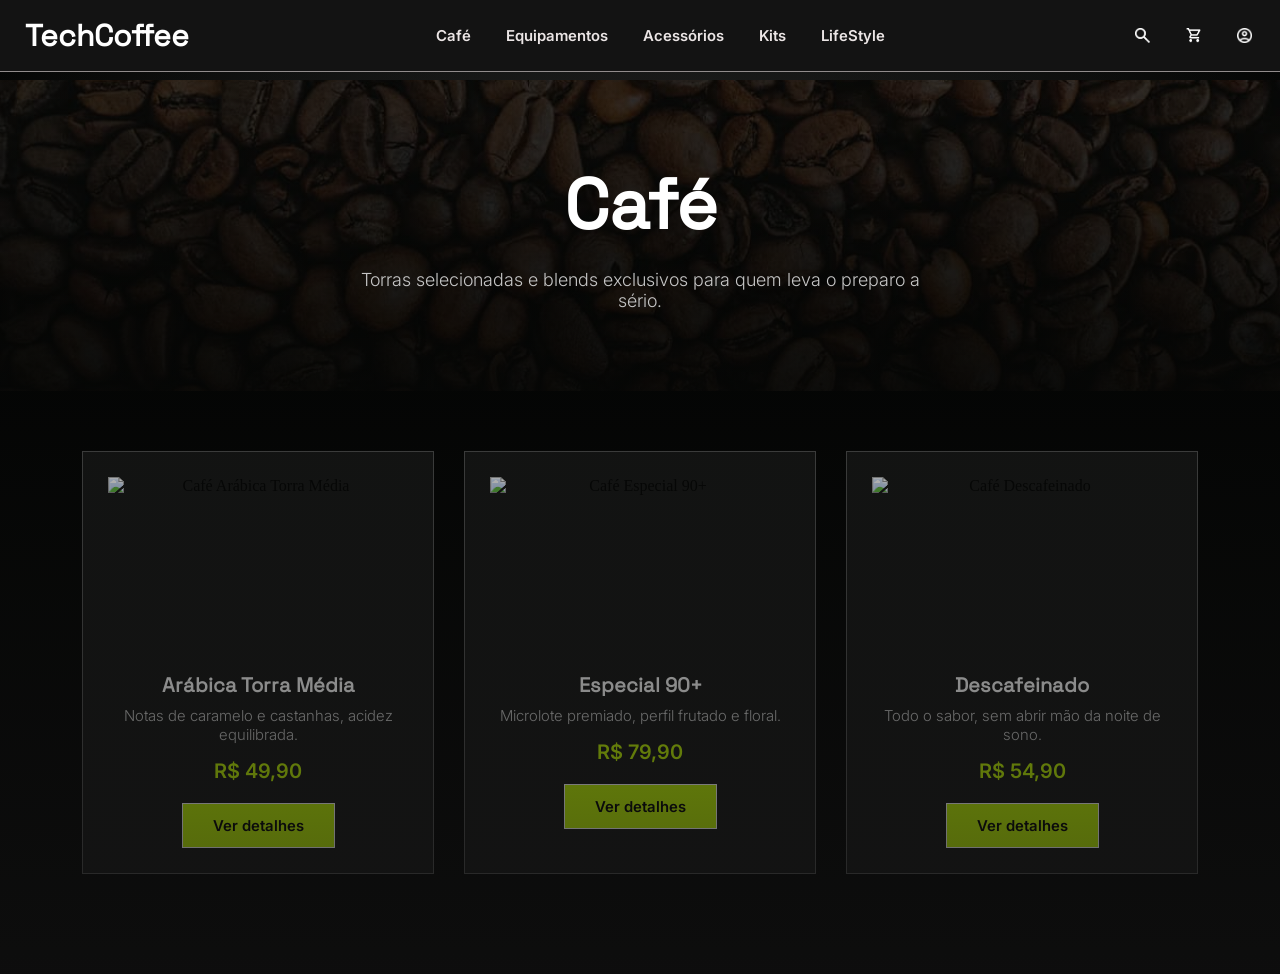
==== cafe.html @ c28b61a8 "TechCoffee 0.0.1" ====
<!DOCTYPE html>
<html lang="pt-br">

<head>
    <meta charset="UTF-8">
    <meta name="viewport" content="width=device-width, initial-scale=1.0">
    <title>Café</title>
    <link rel="stylesheet" href="style.css">
</head>

<body>
    <header class="header">
        <navbar class="navigation">
            <div class="logo">
                <a href="index.html">
                    <h1 class="title-logo">TechCoffee</h1>
                </a>
            </div>
            <div class="nav_desktop">
                <ul>
                    <li><a href="cafe.html">Café</a></li>
                    <li><a href="equipamentos.html">Equipamentos</a></li>
                    <li><a href="acessorios.html">Acessórios</a></li>
                    <li><a href="kits.html">Kits</a></li>
                    <li><a href="lifestyle.html">LifeStyle</a></li>
                </ul>
            </div>
            <div class="actions">
                <button class="botao-search">
                    <div class="icon_search">
                        <img src="assets/icons/vetor-search.png" alt="icon search">
                    </div>
                </button>
                <button class="botao-carrinho">
                    <div class="icon_carrinho">
                        <img src="assets/icons/vetor-carrinho.png" alt="icon carrinho">
                    </div>
                </button>
                <button class="botao-perfil">
                    <div class="icon_perfil">
                        <img src="assets/icons/vetor-perfil.png" alt="icon perfil">
                    </div>
                </button>
            </div>
        </navbar>
    </header>
    <!--Cabeçalho-->

    <main class="main">
        <div class="page_hero">
            <img src="assets/img/graos-cafe.png" alt="Grãos de café torrados">
            <div class="page_hero_heading">
                <h2>Café</h2>
                <p>
                    Torras selecionadas e blends exclusivos para quem leva o preparo a sério.
                </p>
            </div>
        </div>

        <div class="produtos_grid">
            <div class="produto_card">
                <img src="assets/img/cafe/cafe-arabica.png" alt="Café Arábica Torra Média">
                <h3>Arábica Torra Média</h3>
                <p class="info_text">Notas de caramelo e castanhas, acidez equilibrada.</p>
                <span class="preco">R$ 49,90</span>
                <button class="botao_produto">
                    <p class="kit-text">Ver detalhes</p>
                </button>
            </div>

            <div class="produto_card">
                <img src="assets/img/cafe/cafe-especial.png" alt="Café Especial 90+">
                <h3>Especial 90+</h3>
                <p class="info_text">Microlote premiado, perfil frutado e floral.</p>
                <span class="preco">R$ 79,90</span>
                <button class="botao_produto">
                    <p class="kit-text">Ver detalhes</p>
                </button>
            </div>

            <div class="produto_card">
                <img src="assets/img/cafe-descafeinado.png" alt="Café Descafeinado">
                <h3>Descafeinado</h3>
                <p class="info_text">Todo o sabor, sem abrir mão da noite de sono.</p>
                <span class="preco">R$ 54,90</span>
                <button class="botao_produto">
                    <p class="kit-text">Ver detalhes</p>
                </button>
            </div>
        </div>
    </main>
    <script src="script.js"></script>
</body>

</html>
---- style.css ----
@font-face {
    font-family: 'Space';
    src: url(assets/fontes/SpaceGrotesk-Regular.ttf);
}

@font-face {
    font-family: 'Inter';
    src: url(assets/fontes/Inter_18pt-SemiBold.ttf);
}
@font-face {
    font-family: 'light-inter';
    src: url(assets/fontes/Inter_18pt-Light.ttf);
}

*{
    margin: 0;
    padding: 0;
}

.navigation{
    display: flex;
    justify-content: space-between;
    background-color: #131313;
    align-items: center;
    position: fixed;
    width: 100%;
    z-index: 100;
    border-bottom: solid 1px rgb(145, 140, 140);

}
.logo{
    margin-left: 20px ;
}
.logo h1{
    color: white;
    font-family: 'Space';
    cursor: pointer;
}

.nav_desktop ul, li, a{
    display: flex;
    flex-direction: row ;
    text-decoration: none;
    color: rgb(235, 229, 229);
    gap: 15px;
    padding: 5px;
    font-family: 'Inter';
    font-size: 15px;
    cursor: pointer;
    transition: all 0.4s ease;
    text-align: center;
}

.nav_desktop li:hover{
    transform: scale(1.1);
}
.actions{
    display: flex;
    gap: 20px;
    margin-right: 20px;
    
}
.navigation button {
    background-color: transparent;
    border: 0;
    border-radius: 100px;
    padding: 8px;  
    margin: 20px 0px;                  /* área clicável maior */
    cursor: pointer;                 /* mãozinha ao passar o mouse */
    transition: all 0.3s ease;      /* transição no elemento certo */
}
.navigation button:hover {
    transform: scale(1.2); 
            /* cresce levemente */
}

.botao-search img,
.botao-carrinho img,
.botao-perfil img
{
    height: 15px;
    display: block;
    filter: invert(1);
    
}
/*Cabeçalho finaliza aqui*/

.main{
    width: 100%;
    background: radial-gradient(circle, #363535, #000000);
    border-bottom: solid 1px white;
    position: relative;
    overflow: hidden;
    padding-top: 80px;
}
.main::after{
    content: '';
    position: absolute;
    inset: 0;
    width: 100%;
    height: 100%;
    background: linear-gradient(to bottom, rgba(14, 20, 15, 0.2) 30%, rgba(19, 19, 19, 0.7) 100%);
    z-index: 1;
    pointer-events: none;
}
.hero_section{
    width: 100%;
    min-height: 820px;
    position: relative;
    display: flex;
    align-items: center;
    justify-content: center;
    text-align: center;
    color: white;
    overflow: hidden;
    padding: 70px 20px 90px;
    box-sizing: border-box;
    scroll-margin-top: 90px;
}
.hero_section img{
    position: absolute;
    top: 50%;
    left: 50%;
    transform: translate(-50%, -50%);
    height: 100%;
    max-height: 800px;
    width: auto;
    max-width: 92%;
    object-fit: contain;
    opacity: 0.4;
    z-index: 0;
}
.hero_content{
    position: relative;
    z-index: 3;
    display: flex;
    flex-direction: column;
    align-items: center;
    max-width: 900px;
}
.hero_content h2{
    font-family: 'Space';
    font-size: 50px;
    line-height: 1.2;
}
.hero_content .info_heading{
    margin-top: 30px;
}
.hero_content .info_text{
    font-family: 'light-inter';
    font-size: 22px;
    color: #c5c5c5;
    max-width: 720px;
    margin: 0 auto;
}
.actions_main{
    position: relative;
    z-index: 3;
    display: flex;
    flex-wrap: wrap;
    justify-content: center;
    gap: 25px;
    margin-top: 45px;
}

.actions_main .botao_explore,
.actions_main .botao_mais{
    position: relative;
    z-index: 3;
    display: inline-block;
    font-family: 'Inter';
    font-size: 20px;
    border: 1px solid #C0F500;
    padding: 15px 40px;
    cursor: pointer;
    text-decoration: none;
    transition: all 0.4s ease;
    box-sizing: border-box;
}

.actions_main .botao_explore{
    background-color: #C0F500;
    color: black;
}

.actions_main .botao_mais{
    background-color: transparent;
    color: white;
}

.actions_main .botao_explore:hover,
.actions_main .botao_mais:hover{
    transform: scale(1.1);
    background-color: transparent;
    color: #C0F500;
}

/* Páginas internas (Kits, Café, Equipamentos, Acessórios, LifeStyle) */

.page_heading{
    width: 100%;
    background: radial-gradient(circle, #363535, #000000);
    color: white;
    text-align: center;
    padding: 180px 20px 60px;
}
.page_heading h2{
    font-family: 'Space';
    font-size: 42px;
}
.page_heading p{
    font-family: 'light-inter';
    font-size: 18px;
    color: #c5c5c5;
    max-width: 600px;
    margin: 20px auto 0;
}

/* Cabeçalho de página com foto de fundo */

.page_hero{
    width: 100%;
    min-height: 10px;
    background-color: #000000;
    position: relative;
    overflow: hidden;
    display: flex;
    align-items: center;
    justify-content: center;
}
.page_hero img{
    position: absolute;
    inset: 0;
    width: 100%;
    height: 100%;
    object-fit: cover;
    opacity: 0.4;
}
.page_hero::after{
    content: '';
    position: absolute;
    inset: 0;
    background: linear-gradient(to bottom, rgba(0, 0, 0, 0.35), rgba(0, 0, 0, 0.85));
    pointer-events: none;
}
.page_hero_heading{
    position: relative;
    z-index: 2;
    color: white;
    text-align: center;
    padding: 80px 20px;
}
.page_hero_heading h2{
    font-family: 'Space';
    font-size: 70px;
}
.page_hero_heading p{
    font-family: 'light-inter';
    font-size: 18px;
    color: #c5c5c5;
    max-width: 600px;
    margin: 20px auto 0;
}

.produtos_grid{
    display: flex;
    flex-wrap: wrap;
    justify-content: center;
    gap: 30px;
    background-color: #000000;
    padding: 60px 40px 100px;
}

.produto_card{
    background-color: #131313;
    border: 1px solid rgb(78, 78, 78);
    width: 300px;
    padding: 25px;
    display: flex;
    flex-direction: column;
    align-items: center;
    text-align: center;
    transition: all 0.4s ease;
}
.produto_card:hover{
    transform: translateY(-8px);
    border-color: #C0F500;
}
.produto_card img{
    width: 100%;
    height: 180px;
    object-fit: contain;
    margin-bottom: 15px;
}
.produto_card h3{
    font-family: 'Space';
    color: white;
    font-size: 20px;
    margin-bottom: 8px;
}
.produto_card .info_text{
    font-family: 'light-inter';
    color: #c5c5c5;
    font-size: 15px;
    margin-bottom: 15px;
}
.preco{
    font-family: 'Inter';
    color: #C0F500;
    font-size: 20px;
    margin-bottom: 20px;
}
.botao_produto{
    font-family: 'Inter';
    font-size: 15px;
    border: 1px solid white;
    background-color: #C0F500;
    color: black;
    padding: 12px 30px;
    cursor: pointer;
    transition: all 0.3s ease;
}
.botao_produto:hover{
    transform: scale(1.1);
    background-color: transparent;
    color: #C0F500;
}

/* Modal de produto */

.modal_overlay{
    position: fixed;
    inset: 0;
    background: rgba(0, 0, 0, 0.75);
    display: flex;
    align-items: center;
    justify-content: center;
    z-index: 200;
    padding: 20px;
}
.modal_box{
    background-color: #131313;
    border: 1px solid rgb(78, 78, 78);
    max-width: 420px;
    width: 100%;
    padding: 30px;
    position: relative;
    text-align: center;
    display: flex;
    flex-direction: column;
    align-items: center;
}
.modal_fechar{
    position: absolute;
    top: 8px;
    right: 14px;
    background: transparent;
    border: 0;
    color: white;
    font-size: 26px;
    line-height: 1;
    cursor: pointer;
    transition: color 0.3s ease;
}
.modal_fechar:hover{
    color: #C0F500;
}
.modal_box img{
    width: 100%;
    height: 200px;
    object-fit: contain;
    margin-bottom: 15px;
}
.modal_box h3{
    font-family: 'Space';
    color: white;
    font-size: 22px;
    margin-bottom: 10px;
}
.modal_box .info_text{
    font-family: 'light-inter';
    color: #c5c5c5;
    font-size: 15px;
    margin-bottom: 15px;
}
.modal_box .preco{
    font-family: 'Inter';
    color: #C0F500;
    font-size: 22px;
    display: block;
    margin-bottom: 20px;
}

/* ==========================================================
   HOMEPAGE
   ========================================================== */

html{
    scroll-behavior: smooth;
}
section[id]{
    scroll-margin-top: 90px;
}

.section_heading{
    max-width: 680px;
    margin: 0 auto 55px;
    text-align: center;
}
.section_tag{
    display: block;
    font-family: 'Inter';
    color: #C0F500;
    font-size: 13px;
    letter-spacing: 2.5px;
    text-transform: uppercase;
    margin-bottom: 14px;
}
.section_heading h2{
    font-family: 'Space';
    font-size: 36px;
    color: white;
    margin-bottom: 14px;
}
.section_heading p{
    font-family: 'light-inter';
    font-size: 16px;
    color: #c5c5c5;
}

/* ---------- Encontre seu café ideal ---------- */

.metodos_section{
    background-color: #000000;
    padding: 100px 40px 110px;
}

.metodos_grid{
    max-width: 1200px;
    margin: 0 auto;
    display: grid;
    grid-template-columns: repeat(auto-fit, minmax(170px, 1fr));
    gap: 20px;
    box-sizing: border-box;
}
.metodo_card{
    background-color: #131313;
    border: 1px solid rgb(78, 78, 78);
    padding: 34px 20px;
    box-sizing: border-box;
    text-align: center;
    transition: all 0.4s ease;
}
.metodo_card:hover{
    transform: translateY(-8px);
    border-color: #C0F500;
}
.metodo_sigla{
    font-family: 'Space';
    font-size: 24px;
    color: #C0F500;
    margin-bottom: 16px;
}
.metodo_card h3{
    font-family: 'Space';
    font-size: 17px;
    color: white;
    margin-bottom: 8px;
}
.metodo_card p{
    font-family: 'light-inter';
    font-size: 13px;
    color: #9a9a9a;
}

/* ---------- Monte seu setup ---------- */

.setup_section{
    background: radial-gradient(circle at top, #262626, #000000);
    padding: 100px 40px 120px;
}
.setup_grid{
    max-width: 1150px;
    margin: 0 auto;
    display: flex;
    flex-wrap: wrap;
    justify-content: center;
    align-items: center;
    gap: 10px;
    box-sizing: border-box;
}
.setup_item{
    background-color: #131313;
    border: 1px solid rgb(78, 78, 78);
    width: 230px;
    padding: 25px 20px;
    text-align: center;
    box-sizing: border-box;
    transition: all 0.4s ease;
}
.setup_item:hover{
    transform: translateY(-8px);
    border-color: #C0F500;
}
.setup_item img{
    width: 100%;
    height: 120px;
    object-fit: contain;
    margin-bottom: 16px;
}
.setup_step{
    display: block;
    font-family: 'Inter';
    color: #C0F500;
    font-size: 13px;
    margin-bottom: 8px;
}
.setup_item h3{
    font-family: 'Space';
    font-size: 17px;
    color: white;
    margin-bottom: 6px;
}
.setup_item p{
    font-family: 'light-inter';
    font-size: 13px;
    color: #9a9a9a;
}
.setup_arrow{
    font-family: 'Space';
    font-size: 22px;
    color: #C0F500;
    padding: 0 6px;
}

/* ---------- Destaques TechCoffee ---------- */

.destaques_section{
    background-color: #000000;
    padding: 100px 0 20px;
}
.destaques_section .produtos_grid{
    padding-top: 0;
}
.ver_todos{
    display: block;
    width: fit-content;
    margin: 45px auto 0;
    font-family: 'Inter';
    font-size: 15px;
    color: #C0F500;
    text-decoration: none;
    border-bottom: 1px solid #C0F500;
    padding-bottom: 4px;
    transition: opacity 0.3s ease;
}
.ver_todos:hover{
    opacity: 0.65;
}

/* ---------- TechCoffee Lab ---------- */

.lab_section{
    background-color: #050505;
    padding: 100px 40px 120px;
}
.lab_grid{
    max-width: 1200px;
    margin: 0 auto;
    display: grid;
    grid-template-columns: repeat(auto-fit, minmax(260px, 1fr));
    gap: 25px;
    box-sizing: border-box;
}
.lab_card{
    position: relative;
    height: 320px;
    overflow: hidden;
    border: 1px solid rgb(78, 78, 78);
    transition: border-color 0.4s ease;
}
.lab_card:hover{
    border-color: #C0F500;
}
.lab_card img{
    position: absolute;
    inset: 0;
    width: 100%;
    height: 100%;
    object-fit: cover;
    opacity: 0.55;
    transition: transform 0.6s ease, opacity 0.4s ease;
}
.lab_card:hover img{
    transform: scale(1.08);
    opacity: 0.7;
}
.lab_card::after{
    content: '';
    position: absolute;
    inset: 0;
    background: linear-gradient(to top, rgba(0, 0, 0, 0.92), rgba(0, 0, 0, 0.15) 65%);
}
.lab_content{
    position: relative;
    z-index: 2;
    height: 100%;
    display: flex;
    flex-direction: column;
    justify-content: flex-end;
    padding: 26px;
    box-sizing: border-box;
    text-align: left;
}
.lab_tag{
    font-family: 'Inter';
    color: #C0F500;
    font-size: 12px;
    letter-spacing: 1.5px;
    text-transform: uppercase;
    margin-bottom: 10px;
}
.lab_content h3{
    font-family: 'Space';
    font-size: 19px;
    color: white;
    margin-bottom: 8px;
}
.lab_content p{
    font-family: 'light-inter';
    font-size: 13px;
    color: #c5c5c5;
}

/* ---------- Banner final ---------- */

.cta_final{
    position: relative;
    overflow: hidden;
    border-top: 1px solid rgb(78, 78, 78);
    border-bottom: 1px solid rgb(78, 78, 78);
    padding: 160px 20px;
    text-align: center;
}
.cta_final img{
    position: absolute;
    inset: 0;
    width: 100%;
    height: 100%;
    object-fit: cover;
    object-position: center 30%;
    opacity: 0.55;
    z-index: 0;
}
.cta_final::after{
    content: '';
    position: absolute;
    inset: 0;
    background: radial-gradient(circle, rgba(10, 10, 10, 0.55), rgba(0, 0, 0, 0.92));
    z-index: 1;
    pointer-events: none;
}
.cta_final h2{
    position: relative;
    z-index: 2;
    font-family: 'Space';
    font-size: 44px;
    color: white;
    max-width: 760px;
    margin: 0 auto 35px;
    line-height: 1.25;
}
.botao_cta{
    position: relative;
    z-index: 2;
    display: inline-block;
    font-family: 'Inter';
    font-size: 18px;
    background-color: #C0F500;
    color: black;
    border: 1px solid #C0F500;
    padding: 16px 46px;
    text-decoration: none;
    cursor: pointer;
    transition: all 0.4s ease;
}
.botao_cta:hover{
    transform: scale(1.06);
    background-color: transparent;
    color: #C0F500;
}

/* ---------- Footer ---------- */

.footer{
    background-color: #0a0a0a;
    border-top: 1px solid rgb(78, 78, 78);
    color: #c5c5c5;
    padding: 70px 40px 30px;
    box-sizing: border-box;
}
.footer_grid{
    max-width: 1200px;
    margin: 0 auto;
    display: grid;
    grid-template-columns: 1.4fr 1fr 1fr 1fr;
    gap: 40px;
    padding-bottom: 50px;
    box-sizing: border-box;
}
.footer_brand h2{
    font-family: 'Space';
    color: white;
    font-size: 24px;
    margin-bottom: 14px;
}
.footer_brand p{
    font-family: 'light-inter';
    font-size: 14px;
    color: #9a9a9a;
    max-width: 260px;
    margin-bottom: 22px;
}
.footer_social{
    display: flex;
    gap: 12px;
}
.footer_social a{
    width: 34px;
    height: 34px;
    border: 1px solid rgb(78, 78, 78);
    display: flex;
    align-items: center;
    justify-content: center;
    color: #c5c5c5;
    text-decoration: none;
    font-family: 'Inter';
    font-size: 12px;
    transition: all 0.3s ease;
}
.footer_social a:hover{
    border-color: #C0F500;
    color: #C0F500;
}
.footer_col h4{
    font-family: 'Inter';
    color: white;
    font-size: 13px;
    letter-spacing: 1px;
    text-transform: uppercase;
    margin-bottom: 20px;
}
.footer_col ul{
    list-style: none;
}
.footer_col li{
    margin-bottom: 11px;
}
.footer_col a{
    font-family: 'light-inter';
    font-size: 14px;
    color: #c5c5c5;
    text-decoration: none;
    transition: color 0.3s ease;
}
.footer_col a:hover{
    color: #C0F500;
}
.footer_bottom{
    max-width: 1200px;
    margin: 0 auto;
    border-top: 1px solid rgb(40, 40, 40);
    padding-top: 22px;
    display: flex;
    justify-content: space-between;
    flex-wrap: wrap;
    gap: 12px;
    font-family: 'light-inter';
    font-size: 12px;
    color: #7a7a7a;
    box-sizing: border-box;
}

/* ==========================================================
   RESPONSIVIDADE
   ========================================================== */

@media (max-width: 1024px){
    .hero_section{ min-height: 700px; }
    .hero_content h2{ font-size: 40px; }
    .footer_grid{ grid-template-columns: 1fr 1fr; }
}

@media (max-width: 768px){
    .hero_section{ min-height: 560px; padding: 60px 20px 70px; }
    .hero_content h2{ font-size: 32px; }
    .hero_content .info_text{ font-size: 17px; }
    .actions_main{ flex-direction: column; width: 100%; }
    .actions_main .botao_explore,
    .actions_main .botao_mais{ width: 100%; text-align: center; box-sizing: border-box; }

    .page_heading, .page_hero_heading{ padding-left: 20px; padding-right: 20px; }
    .page_heading h2, .page_hero_heading h2{ font-size: 30px; }

    .produtos_grid{ padding-left: 20px; padding-right: 20px; }
    .produto_card{ width: 100%; max-width: 340px; }

    .setup_grid{ flex-direction: column; }
    .setup_arrow{ transform: rotate(90deg); }

    .section_heading h2{ font-size: 28px; }
    .metodos_section, .setup_section, .lab_section{ padding-left: 20px; padding-right: 20px; }

    .cta_final{ padding: 100px 20px; }
    .cta_final h2{ font-size: 28px; }

    .footer_grid{ grid-template-columns: 1fr; }
    .footer{ padding: 60px 20px 25px; }
}

@media (max-width: 480px){
    .metodos_grid{ grid-template-columns: 1fr 1fr; }
    .lab_grid{ grid-template-columns: 1fr; }
    .footer_bottom{ flex-direction: column; }
}
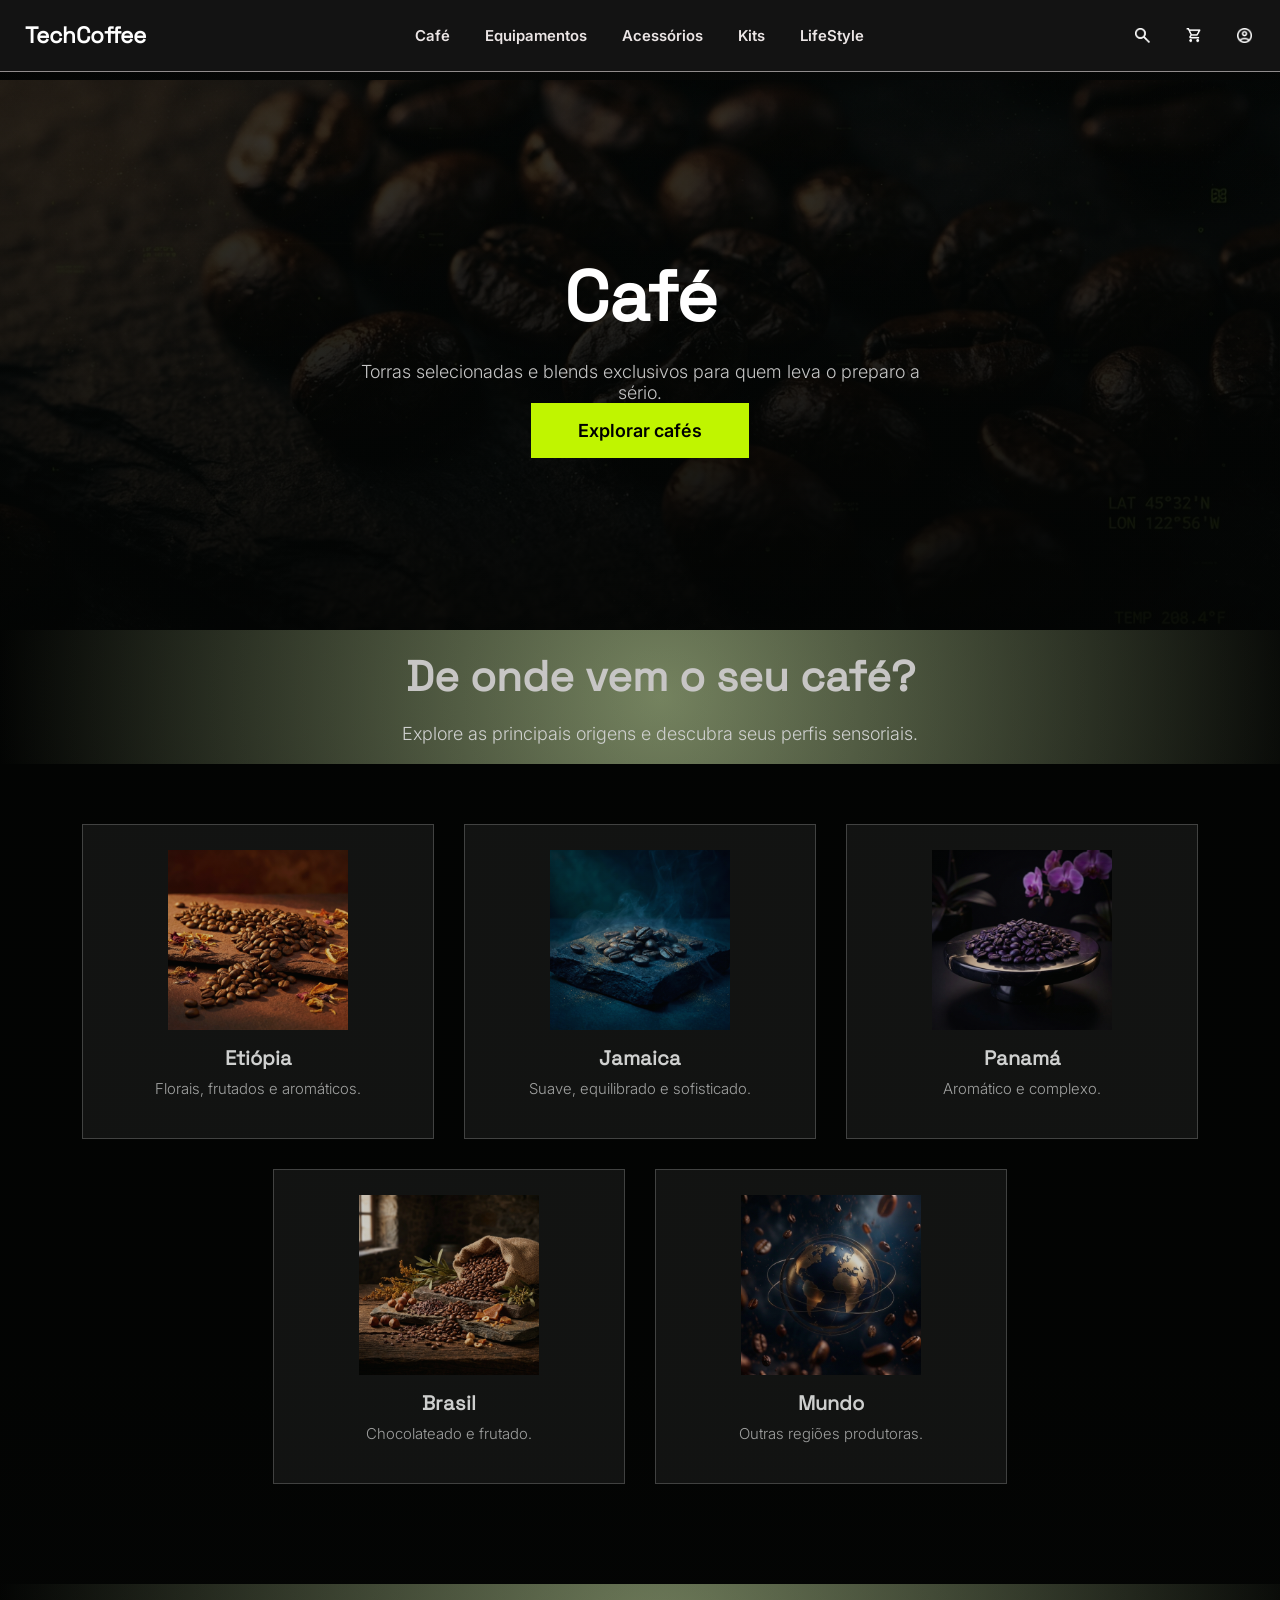
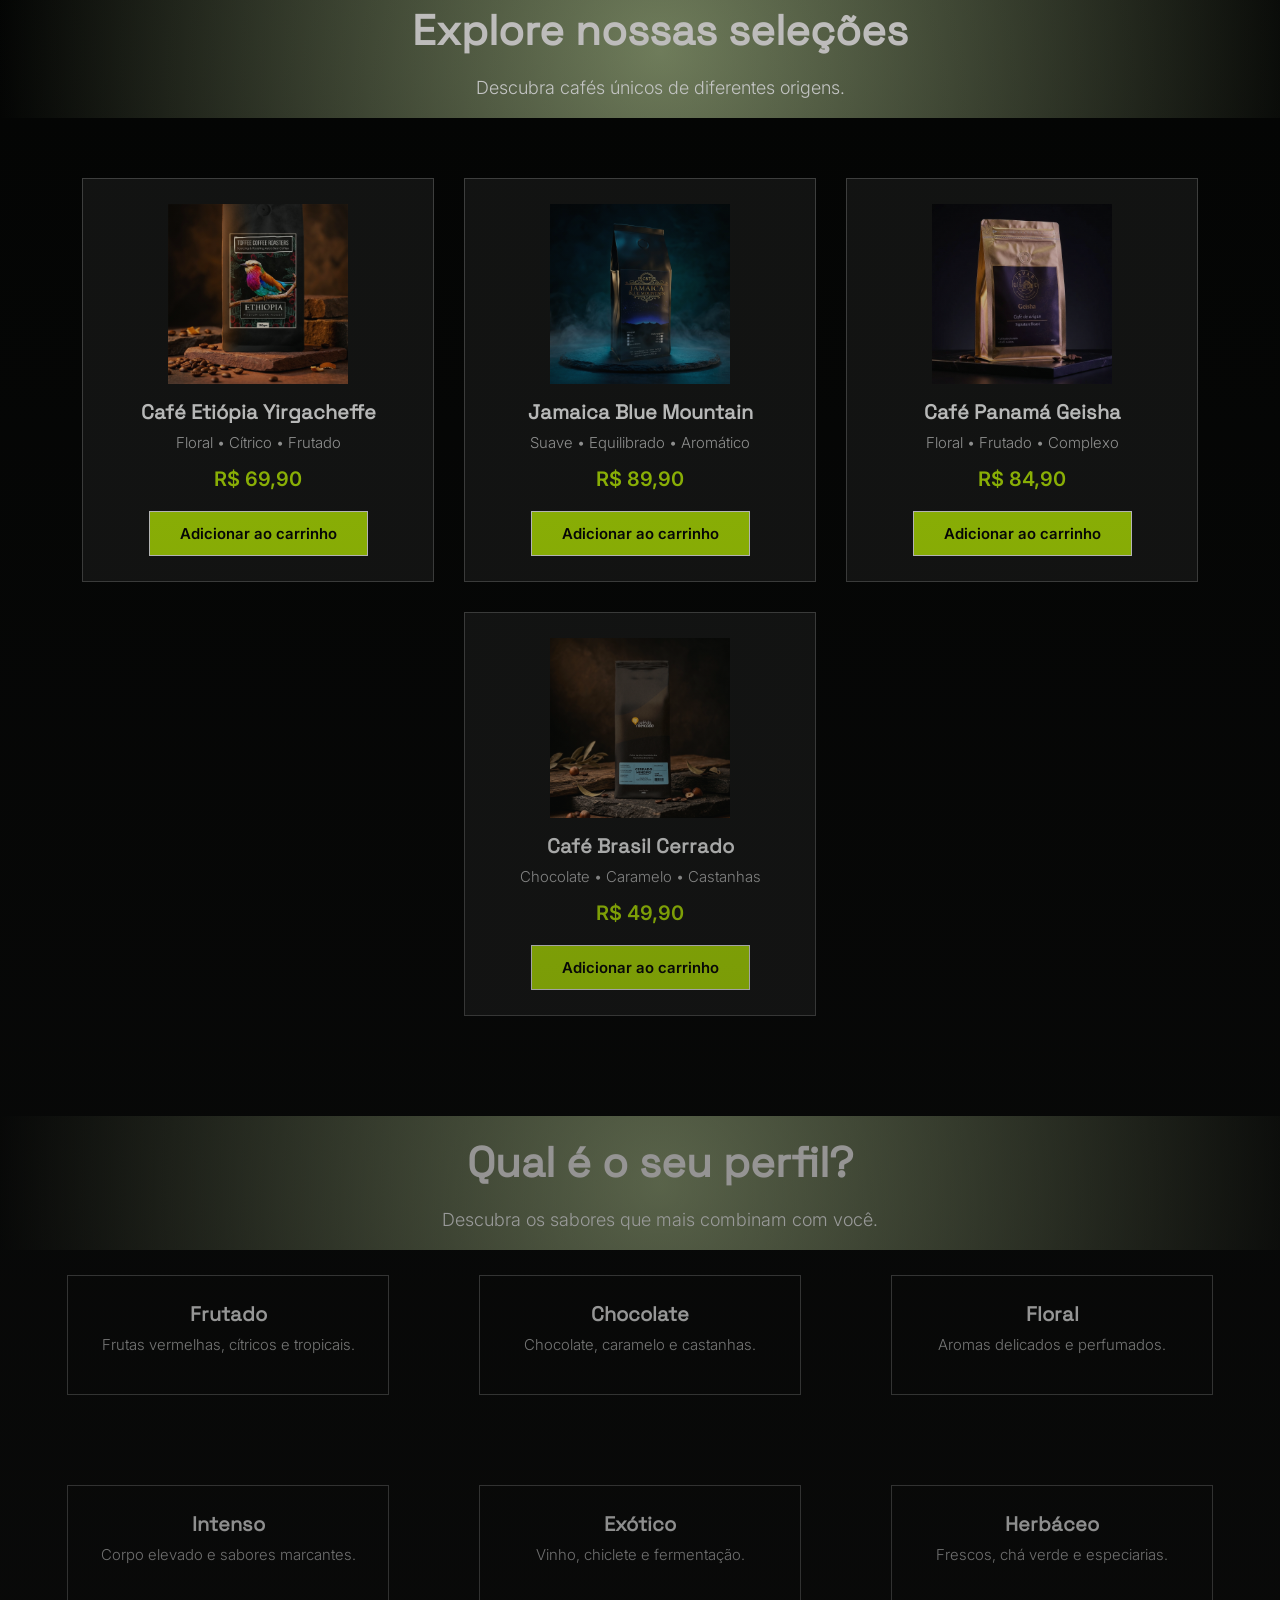
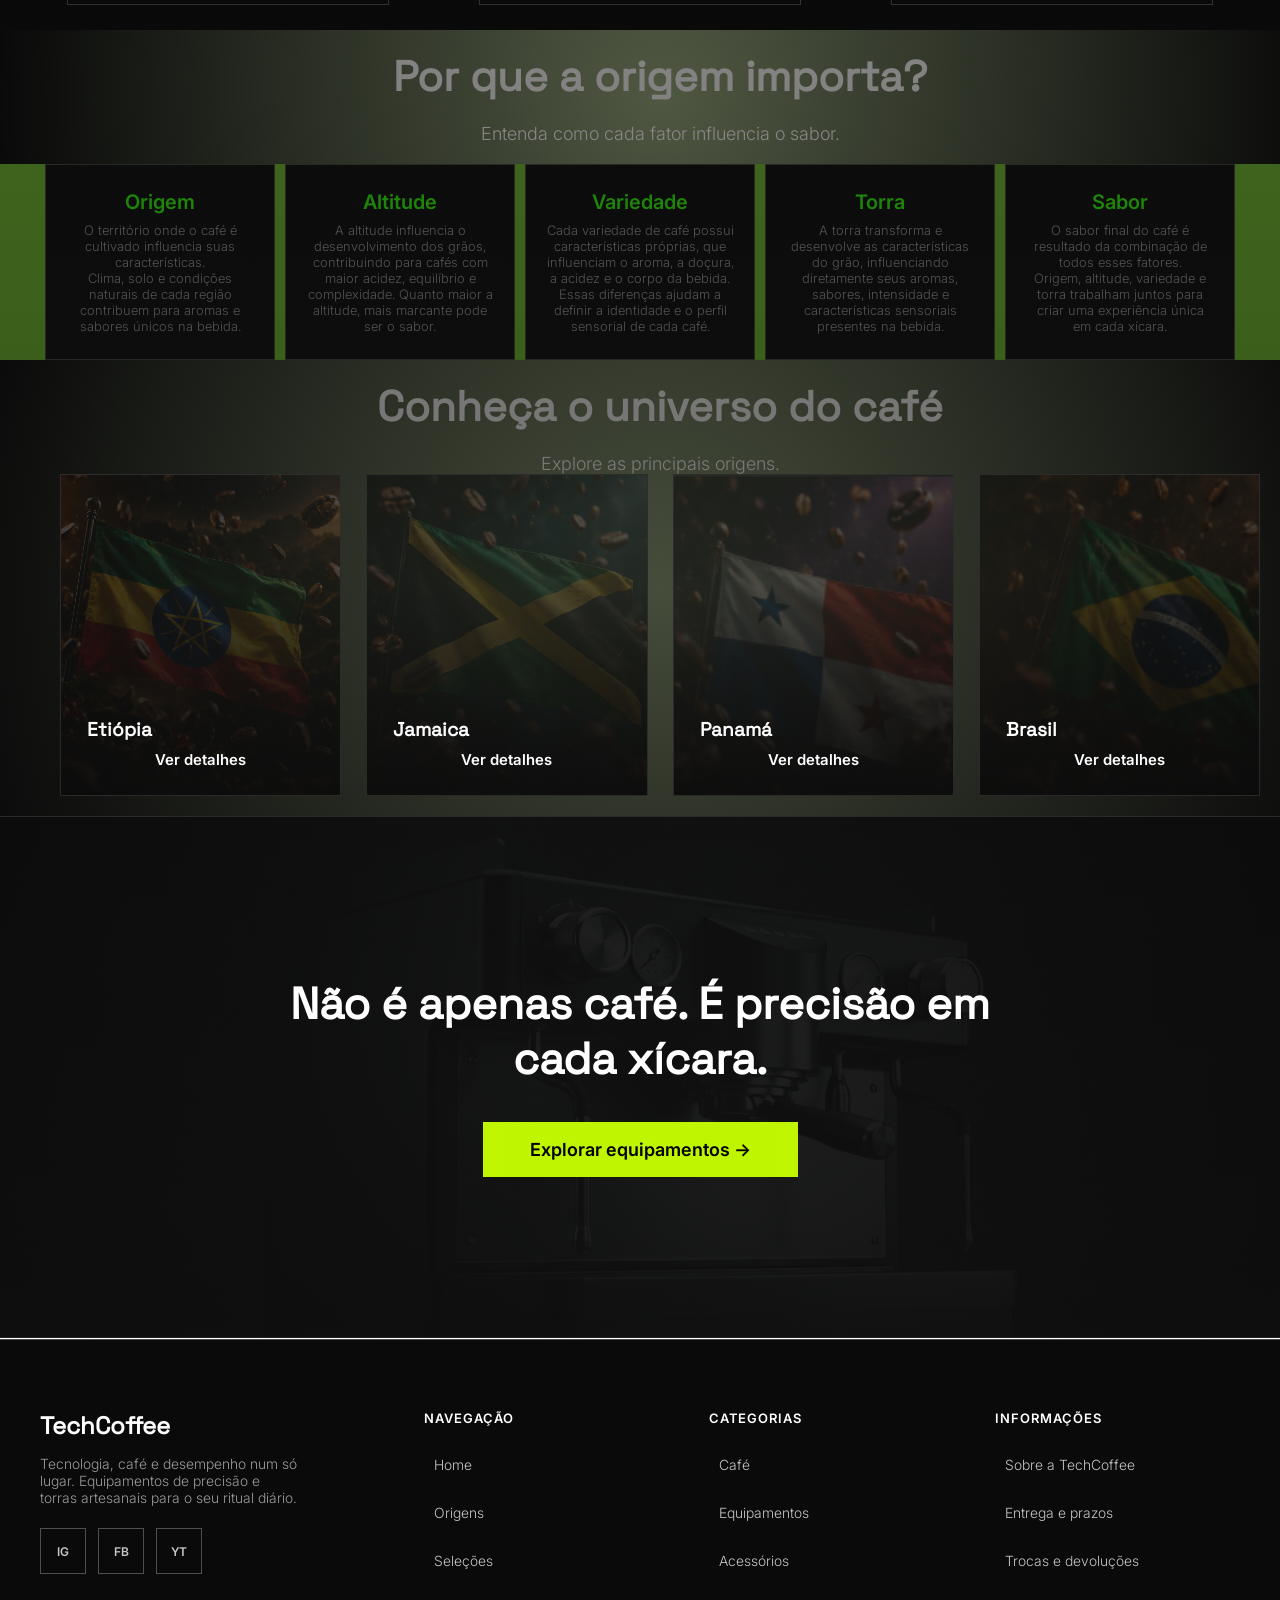
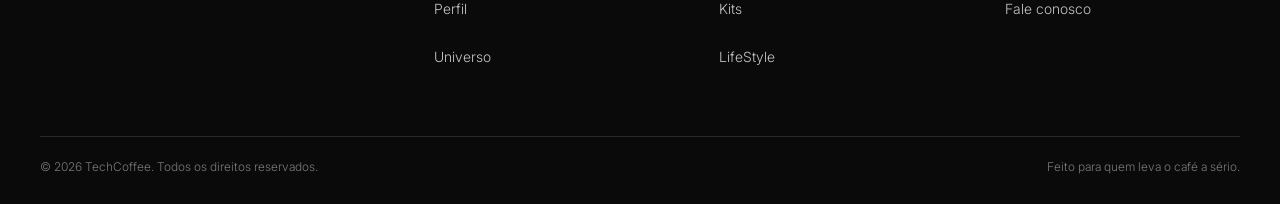
==== commit 85eb39db: "TechCoffee 0.0.2 (Cafe)" ====
--- a/cafe.html
+++ b/cafe.html
@@ -2,94 +2,302 @@
 <html lang="pt-br">
 
 <head>
-    <meta charset="UTF-8">
-    <meta name="viewport" content="width=device-width, initial-scale=1.0">
-    <title>Café</title>
-    <link rel="stylesheet" href="style.css">
+  <meta charset="UTF-8">
+  <meta name="viewport" content="width=device-width, initial-scale=1.0">
+  <title>TechCoffee | Café</title>
+  <link rel="stylesheet" href="style.css">
 </head>
 
-<body>
-    <header class="header">
-        <navbar class="navigation">
-            <div class="logo">
-                <a href="index.html">
+    <body>
+        <!-- HEADER -->
+        <header class="header">
+            <nav class="navigation">
+                <div class="logo">
+                    <a href="index.html">
                     <h1 class="title-logo">TechCoffee</h1>
-                </a>
-            </div>
+                    </a>
+                </div>
             <div class="nav_desktop">
                 <ul>
-                    <li><a href="cafe.html">Café</a></li>
-                    <li><a href="equipamentos.html">Equipamentos</a></li>
-                    <li><a href="acessorios.html">Acessórios</a></li>
-                    <li><a href="kits.html">Kits</a></li>
-                    <li><a href="lifestyle.html">LifeStyle</a></li>
+                <li><a href="cafe.html">Café</a></li>
+                <li><a href="equipamentos.html">Equipamentos</a></li>
+                <li><a href="acessorios.html">Acessórios</a></li>
+                <li><a href="kits.html">Kits</a></li>
+                <li><a href="lifestyle.html">LifeStyle</a></li>
                 </ul>
             </div>
-            <div class="actions">
-                <button class="botao-search">
-                    <div class="icon_search">
-                        <img src="assets/icons/vetor-search.png" alt="icon search">
+                <div class="actions">
+                    <button class="botao-search"><img src="assets/icons/vetor-search.png" alt="Buscar"></button>
+                    <button class="botao-carrinho"><img src="assets/icons/vetor-carrinho.png" alt="Carrinho"></button>
+                    <button class="botao-perfil"><img src="assets/icons/vetor-perfil.png" alt="Perfil"></button>
+                </div>
+            </nav>
+        </header>
+
+        <main class="main">
+
+            <!-- HERO -->
+            <section class="page_hero_cafe">
+                <img src="assets/img/graos-cafe.png" alt="Grãos de café">
+                <div class="page_hero_heading_cafe">
+                    <h2>Café</h2>
+                    <p>Torras selecionadas e blends exclusivos para quem leva o preparo a sério.</p>
+                    <a href="#selecoes" class="botao_cta">Explorar cafés</a>
+                </div>
+            </section>
+
+            <!-- ORIGENS -->
+            <section class="page_heading_cafe" id="origens">             
+                <h2>De onde vem o seu café?</h2>
+                <p>Explore as principais origens e descubra seus perfis sensoriais.</p>    
+            </section>
+            <div class="produtos_grid">
+                <div class="produto_card origem_card" data-regiao="etio">
+                    <img src="assets/img/cafe/cafe-etiopia.png" alt="Etiópia">
+                    <h3>Etiópia</h3>
+                    <p class="info_text">Florais, frutados e aromáticos.</p>
+                </div>
+                <div class="produto_card origem_card" data-regiao="jamaica">
+                    <img src="assets/img/cafe/cafe-jamaica.png" alt="Jamaica">
+                    <h3>Jamaica</h3>
+                    <p class="info_text">Suave, equilibrado e sofisticado.</p>
+                </div>
+                <div class="produto_card origem_card" data-regiao="panama">
+                    <img src="assets/img/cafe/cafe-panama.png" alt="Panamá">
+                    <h3>Panamá</h3>
+                    <p class="info_text">Aromático e complexo.</p>
+                </div>
+                <div class="produto_card origem_card" data-regiao="brasil">
+                    <img src="assets/img/cafe/cafe-brasil.png" alt="Brasil">
+                    <h3>Brasil</h3>
+                    <p class="info_text">Chocolateado e frutado.</p>
+                </div>
+                <div class="produto_card origem_card" data-regiao="mundo">
+                    <img src="assets/img/cafe/globo.png" alt="Mundo">
+                    <h3>Mundo</h3>
+                    <p class="info_text">Outras regiões produtoras.</p>
+                </div>
+            </div>
+
+            <!-- SELEÇÕES -->
+            <section class="page_heading_cafe" id="selecoes">
+            <h2>Explore nossas seleções</h2>
+            <p>Descubra cafés únicos de diferentes origens.</p>
+            </section>
+            <div class="produtos_grid">
+                <div class="produto_card">
+                    <img src="assets/img/cafe/etiopia.png" alt="Café Etiópia Yirgacheffe">
+                    <h3>Café Etiópia Yirgacheffe</h3>
+                    <p class="info_text">Floral • Cítrico • Frutado</p>
+                    <span class="preco">R$ 69,90</span>
+                    <button class="botao_produto">
+                        <p>Adicionar ao carrinho</p>
+                    </button>
+                </div>
+                <div class="produto_card">
+                    <img src="assets/img/cafe/jamaica.png" alt="Jamaica Blue Mountain">
+                    <h3>Jamaica Blue Mountain</h3>
+                    <p class="info_text">Suave • Equilibrado • Aromático</p>
+                    <span class="preco">R$ 89,90</span>
+                    <button class="botao_produto">
+                        <p>Adicionar ao carrinho</p>
+                    </button>
+                </div>
+                <div class="produto_card">
+                    <img src="assets/img/cafe/panama.png" alt="Café Panamá Geisha">
+                    <h3>Café Panamá Geisha</h3>
+                    <p class="info_text">Floral • Frutado • Complexo</p>
+                    <span class="preco">R$ 84,90</span>
+                    <button class="botao_produto">
+                        <p>Adicionar ao carrinho</p>
+                    </button>
+                </div>
+                <div class="produto_card">
+                    <img src="assets/img/cafe/brasil.png" alt="Café Brasil Cerrado">
+                    <h3>Café Brasil Cerrado</h3>
+                    <p class="info_text">Chocolate • Caramelo • Castanhas</p>
+                    <span class="preco">R$ 49,90</span>
+                    <button class="botao_produto">
+                        <p>Adicionar ao carrinho</p>
+                    </button>
+                </div>
+            </div>
+
+            <!-- PERFIL -->
+            <section class="page_heading_cafe" id="perfil">
+            <h2>Qual é o seu perfil?</h2>
+            <p>Descubra os sabores que mais combinam com você.</p>
+            </section>
+            <div class="produtos_grid_cafe">
+                <div class="produto_card_cafe perfil_card">
+                    <h3>Frutado</h3>
+                    <p class="info_text">Frutas vermelhas, cítricos e tropicais.</p>
+                </div>
+                <div class="produto_card_cafe perfil_card">
+                    <h3>Chocolate</h3>
+                    <p class="info_text">Chocolate, caramelo e castanhas.</p>
+                </div>
+                <div class="produto_card_cafe perfil_card">
+                    <h3>Floral</h3>
+                    <p class="info_text">Aromas delicados e perfumados.</p>
+                </div>
+                <div class="produto_card_cafe perfil_card">
+                    <h3>Intenso</h3>
+                    <p class="info_text">Corpo elevado e sabores marcantes.</p>
+                </div>
+                                <div class="produto_card_cafe perfil_card">
+                    <h3>Exótico</h3>
+                    <p class="info_text">Vinho, chiclete e fermentação.</p>
+                </div>
+                                <div class="produto_card_cafe perfil_card">
+                    <h3>Herbáceo</h3>
+                    <p class="info_text">Frescos, chá verde e especiarias.</p>
+                </div>
+            </div>
+
+            <!-- ORIGEM IMPORTA -->
+            <section class="page_heading_cafe" id="origem-importa">
+            <h2>Por que a origem importa?</h2>
+            <p>Entenda como cada fator influencia o sabor.</p>
+            </section>
+            <div class="setup_grid_cafe">
+                <div class="setup_item_cafe">
+                    <span class="setup_step_cafe">Origem</span>
+                    <p>O território onde o café é cultivado influencia suas características.</p>
+                    <p>Clima, solo e condições naturais de cada região contribuem para aromas e sabores únicos na bebida.</p>
+                </div>
+                <div class="setup_item_cafe">
+                    <span class="setup_step_cafe">Altitude</span>
+                    <p>A altitude influencia o desenvolvimento dos grãos, contribuindo para cafés com maior acidez, equilíbrio e complexidade. Quanto maior a altitude, mais marcante pode ser o sabor.</p>
+                </div>
+                <div class="setup_item_cafe">
+                    <span class="setup_step_cafe">Variedade</span>
+                    <p>Cada variedade de café possui características próprias, que influenciam o aroma, a doçura, a acidez e o corpo da bebida. Essas diferenças ajudam a definir a identidade e o perfil sensorial de cada café.</p>
+                </div>
+                <div class="setup_item_cafe">
+                    <span class="setup_step_cafe">Torra</span>
+                    <p>A torra transforma e desenvolve as características do grão, influenciando diretamente seus aromas, sabores, intensidade e características sensoriais presentes na bebida.</p>
+                </div>
+                <div class="setup_item_cafe">
+                    <span class="setup_step_cafe">Sabor</span>
+                    <p>O sabor final do café é resultado da combinação de todos esses fatores.</p>
+                    <p>Origem, altitude, variedade e torra trabalham juntos para criar uma experiência única em cada xícara.</p>
+                </div>
+            </div>
+
+            <!-- UNIVERSO -->
+            <section class="page_heading_cafe" id="universo">
+            <h2>Conheça o universo do café</h2>
+            <p>Explore as principais origens.</p>
+            <div class="lab_grid">
+                <div class="lab_card">
+                    <img src="assets/img/cafe/bandeira-etiopia.png" alt="Etiópia">
+                    <div class="lab_content">
+                        <h3>Etiópia</h3>
+                            <button 
+                                class="botao_cafe"
+                                data-nome_cafe="<h3> O Berço Aromático <h3/>"
+                                data-descricao_cafe="Considerada o berço do café, a Etiópia entrega grãos complexos e intensamente perfumados. É a referência máxima para os perfis floral e frutado, apresentando acidez cítrica brilhante e notas que lembram jasmim, bergamota e frutas vermelhas. Regiões como Yirgacheffe e Sidamo produzem cafés que parecem chás delicados na xícara.">
+                                Ver detalhes
+                            </button>
                     </div>
-                </button>
-                <button class="botao-carrinho">
-                    <div class="icon_carrinho">
-                        <img src="assets/icons/vetor-carrinho.png" alt="icon carrinho">
+                </div>
+                <div class="lab_card">
+                    <img src="assets/img/cafe/bandeira-jamaica.png" alt="Jamaica">
+                    <div class="lab_content">
+                        <h3>Jamaica</h3>
+                            <button 
+                                class="botao_cafe"
+                                data-nome_cafe="<h3> O Equilíbrio Lendário <h3/>"
+                                data-descricao_cafe="O lar do famoso Blue Mountain, um café cultivado em altitudes elevadas sob névoa constante. Destaca-se pelo equilíbrio absoluto: corpo sedoso, doçura suave e uma ausência quase total de amargor. É uma bebida clássica e sofisticada, com notas sutis de ervas e cacau, tradicionalmente exportada em icônicos barris de madeira.">
+                                Ver detalhes
+                            </button>
                     </div>
-                </button>
-                <button class="botao-perfil">
-                    <div class="icon_perfil">
-                        <img src="assets/icons/vetor-perfil.png" alt="icon perfil">
+                </div>
+                <div class="lab_card">
+                    <img src="assets/img/cafe/bandeira-panama.png" alt="Panamá">
+                    <div class="lab_content">
+                        <h3>Panamá</h3>
+                            <button 
+                                class="botao_cafe"
+                                data-nome_cafe="<h3> A Elite da Inovação <h3/>"
+                                data-descricao_cafe="Famoso mundialmente pela variedade Geisha, o Panamá produz alguns dos cafés mais caros, complexos e cobiçados do planeta. O terroir vulcânico de Boquete resulta em xícaras de perfil exótico, com notas intensas de jasmim, papaia, manga e uma clareza de sabor incomparável, que atrai provadores e competidores do mundo todo.">
+                                Ver detalhes
+                            </button>
                     </div>
-                </button>
-            </div>
-        </navbar>
-    </header>
-    <!--Cabeçalho-->
-
-    <main class="main">
-        <div class="page_hero">
-            <img src="assets/img/graos-cafe.png" alt="Grãos de café torrados">
-            <div class="page_hero_heading">
-                <h2>Café</h2>
-                <p>
-                    Torras selecionadas e blends exclusivos para quem leva o preparo a sério.
-                </p>
-            </div>
-        </div>
-
-        <div class="produtos_grid">
-            <div class="produto_card">
-                <img src="assets/img/cafe/cafe-arabica.png" alt="Café Arábica Torra Média">
-                <h3>Arábica Torra Média</h3>
-                <p class="info_text">Notas de caramelo e castanhas, acidez equilibrada.</p>
-                <span class="preco">R$ 49,90</span>
-                <button class="botao_produto">
-                    <p class="kit-text">Ver detalhes</p>
-                </button>
-            </div>
-
-            <div class="produto_card">
-                <img src="assets/img/cafe/cafe-especial.png" alt="Café Especial 90+">
-                <h3>Especial 90+</h3>
-                <p class="info_text">Microlote premiado, perfil frutado e floral.</p>
-                <span class="preco">R$ 79,90</span>
-                <button class="botao_produto">
-                    <p class="kit-text">Ver detalhes</p>
-                </button>
-            </div>
-
-            <div class="produto_card">
-                <img src="assets/img/cafe-descafeinado.png" alt="Café Descafeinado">
-                <h3>Descafeinado</h3>
-                <p class="info_text">Todo o sabor, sem abrir mão da noite de sono.</p>
-                <span class="preco">R$ 54,90</span>
-                <button class="botao_produto">
-                    <p class="kit-text">Ver detalhes</p>
-                </button>
-            </div>
-        </div>
-    </main>
-    <script src="script.js"></script>
-</body>
-
-</html>
+                </div>
+                <div class="lab_card">
+                    <img src="assets/img/cafe/bandeira-brasil.png" alt="Brasil">
+                    <div class="lab_content">
+                        <h3>Brasil</h3>
+                            <button 
+                                class="botao_cafe"
+                                data-nome_cafe="<h3> O Gigante da Doçura <h3/>"
+                                data-descricao_cafe="Maior produtor mundial, destaca-se por cafés encorpados, com baixa acidez e doçura natural marcante. É a origem perfeita para os amantes do perfil de chocolate, caramelo e castanhas. Regiões como a Mogiana e o Sul de Minas produzem grãos que servem como a base ideal tanto para o espresso do dia a dia quanto para blends equilibrados.">
+                                Ver detalhes
+                            </button>
+                    </div>
+                </div>
+            </div>
+            </section>
+
+            <!-- BANNER FINAL -->
+            <section class="cta_final">
+            <img src="assets/img/cafe/maquina.png" alt="Banner TechCoffee">
+            <h2>Não é apenas café. É precisão em cada xícara.</h2>
+            <a href="equipamentos.html" class="botao_cta">Explorar equipamentos →</a>
+            </section>
+
+        </main>
+
+        <!-- FOOTER -->
+        <footer class="footer">
+            <div class="footer_grid">
+            <div class="footer_brand">
+                <h2>TechCoffee</h2>
+                <p>Tecnologia, café e desempenho num só lugar. Equipamentos de precisão e torras artesanais para o seu ritual diário.</p>
+                <div class="footer_social">
+                <a href="#" aria-label="Instagram">IG</a>
+                <a href="#" aria-label="Facebook">FB</a>
+                <a href="#" aria-label="YouTube">YT</a>
+                </div>
+            </div>
+            <div class="footer_col">
+                <h4>Navegação</h4>
+                <ul>
+                <li><a href="index.html">Home</a></li>
+                <li><a href="#origens">Origens</a></li>
+                <li><a href="#selecoes">Seleções</a></li>
+                <li><a href="#perfil">Perfil</a></li>
+                <li><a href="#universo">Universo</a></li>
+                </ul>
+            </div>
+            <div class="footer_col">
+                <h4>Categorias</h4>
+                <ul>
+                <li><a href="cafe.html">Café</a></li>
+                <li><a href="equipamentos.html">Equipamentos</a></li>
+                <li><a href="acessorios.html">Acessórios</a></li>
+                <li><a href="kits.html">Kits</a></li>
+                <li><a href="lifestyle.html">LifeStyle</a></li>
+                </ul>
+            </div>
+            <div class="footer_col">
+                <h4>Informações</h4>
+                <ul>
+                <li><a href="#">Sobre a TechCoffee</a></li>
+                <li><a href="#">Entrega e prazos</a></li>
+                <li><a href="#">Trocas e devoluções</a></li>
+                <li><a href="#">Fale conosco</a></li>
+                </ul>
+            </div>
+            </div>
+            <div class="footer_bottom">
+            <span>&copy; 2026 TechCoffee. Todos os direitos reservados.</span>
+            <span>Feito para quem leva o café a sério.</span>
+            </div>
+        </footer>
+
+        <script src="script.js"></script>
+    </body>
+</html>
--- a/style.css
+++ b/style.css
@@ -200,7 +200,7 @@
 .page_heading{
     width: 100%;
     background: radial-gradient(circle, #363535, #000000);
-    color: white;
+    color: rgb(245, 242, 242);
     text-align: center;
     padding: 180px 20px 60px;
 }
@@ -211,7 +211,7 @@
 .page_heading p{
     font-family: 'light-inter';
     font-size: 18px;
-    color: #c5c5c5;
+    color: #ffffff;
     max-width: 600px;
     margin: 20px auto 0;
 }
@@ -220,7 +220,7 @@
 
 .page_hero{
     width: 100%;
-    min-height: 10px;
+    min-height: 100px;
     background-color: #000000;
     position: relative;
     overflow: hidden;
@@ -511,14 +511,14 @@
 .setup_step{
     display: block;
     font-family: 'Inter';
-    color: #C0F500;
+    color: #2bff00;
     font-size: 13px;
     margin-bottom: 8px;
 }
 .setup_item h3{
     font-family: 'Space';
     font-size: 17px;
-    color: white;
+    color: rgb(255, 255, 255);
     margin-bottom: 6px;
 }
 .setup_item p{
@@ -782,6 +782,259 @@
 }
 
 /* ==========================================================
+   CAFE
+   ========================================================== */
+
+    /* Inicial Café*/
+
+   .page_hero_cafe{
+        width: 100%;
+        min-height: 550px;
+        background-color: #000000;
+        position: relative;
+        overflow: hidden;
+        display: flex;
+        align-items: center;
+        justify-content: center;
+    }
+    .page_hero_cafe img{
+        position: absolute;
+        inset: 0;
+        width: 100%;
+        height: 100%;
+        object-fit: cover;
+        opacity: 0.4;
+    }
+    .page_hero_cafe::after{
+        content: '';
+        position: absolute;
+        inset: 0;
+        background: linear-gradient(to bottom, rgba(0, 0, 0, 0.35), rgba(0, 0, 0, 0.85));
+        pointer-events: none;
+    }
+    .page_hero_heading_cafe{
+        position: relative;
+        z-index: 2;
+        color: rgb(255, 255, 255);
+        text-align: center;
+        padding: 100px 40px;
+    }
+    .page_hero_heading_cafe h2{
+        font-family: 'Space';
+        font-size: 70px;
+    }
+    .page_hero_heading_cafe p{
+        font-family: 'light-inter';
+        font-size: 18px;
+        color: #c5c5c5;
+        max-width: 600px;
+        margin: 20px auto 0;
+    }
+
+    /* Produtos Café */
+
+        .produtos_grid_cafe{
+            display: flex;
+            flex-wrap: wrap;
+            justify-content: center;
+            gap: 90px;
+            background-color: #000000;
+            padding: 25px 50px 25px;
+        }
+
+        .produto_card_cafe{
+            background-color: #000000;
+            border: 1px solid rgb(78, 78, 78);
+            width: 270px;
+            padding: 25px;
+            display: flex;
+            flex-direction: column;
+            align-items: center;
+            text-align: center;
+            transition: all 0.4s ease;
+        }
+        .produto_card_cafe:hover{
+            transform: translateY(-8px);
+            border-color: #5af500;
+        }
+        .produto_card_cafe img{
+            width: 100%;
+            height: 180px;
+            object-fit: contain;
+            margin-bottom: 15px;
+        }
+        .produto_card_cafe h3{
+            font-family: 'Space';
+            color: white;
+            font-size: 20px;
+            margin-bottom: 8px;
+        }
+        .produto_card_cafe .info_text{
+            font-family: 'light-inter';
+            color: #c5c5c5;
+            font-size: 15px;
+            margin-bottom: 15px;
+        }
+        .preco_cafe{
+            font-family: 'Inter';
+            color: #C0F500;
+            font-size: 20px;
+            margin-bottom: 20px;
+        }
+
+
+   /* Botão de café */
+   .botao_cafe{
+    font-family: 'Inter';
+    font-size: 15px;
+    border: none;
+    background-color: #0087f500;
+    color: rgb(255, 255, 255);
+    cursor: pointer;
+    transition: all 0.3s ease;
+    }
+    .botao_cafe:hover{
+        transform: scale(1.1);
+        background-color: transparent;
+        color: #d9f086;
+    }
+    /* "Espaços Café"*/
+    .page_heading_cafe{
+        width: 100%;
+        background: radial-gradient(circle, #8e9e73, #000000);
+        color: rgb(245, 242, 242);
+        text-align: center;
+        padding: 20px 20px 20px;
+    }
+    .page_heading_cafe h2{
+        font-family: 'Space';
+        font-size: 42px;
+    }
+    .page_heading_cafe p{
+        font-family: 'light-inter';
+        font-size: 18px;
+        color: #ffffff;
+        max-width: 600px;
+        margin: 20px auto 0;
+    }
+
+    /* Origem Cafè */
+
+    .setup_section_cafe{
+    background: radial-gradient(circle at top, #262626, #000000);
+    padding: 100px 40px 120px;
+    }
+    .setup_grid_cafe{
+        max-width: 2150px;
+        background-color: rgb(110, 185, 39);
+        margin: 0 auto;
+        display: flex;
+        flex-wrap: wrap;
+        justify-content: center;
+        align-items: center;
+        gap: 10px;
+        box-sizing: border-box;
+    }
+    .setup_item_cafe{
+        background-color: #050505;
+        border: 1px solid rgb(59, 68, 54);
+        width: 230px;
+        padding: 25px 20px;
+        text-align: center;
+        box-sizing: border-box;
+        transition: all 0.4s ease;
+    }
+    .setup_item_cafe:hover{
+        transform: translateY(-8px);
+        border-color: #C0F500;
+    }
+    .setup_item_cafe img{
+        width: 100%;
+        height: 520px;
+        object-fit: contain;
+        margin-bottom: 16px;
+    }
+    .setup_step_cafe{
+        display: block;
+        font-family: 'Inter';
+        color: #2bff00;
+        font-size: 20px;
+        margin-bottom: 8px;
+    }
+    .setup_item_cafe h3{
+        font-family: 'Space';
+        font-size: 17px;
+        color: rgb(255, 255, 255);
+        margin-bottom: 6px;
+    }
+    .setup_item_cafe p{
+        font-family: 'light-inter';
+        font-size: 13px;
+        color: #9a9a9a;
+    }
+    .setup_arrow_cafe{
+        font-family: 'Space';
+        font-size: 22px;
+        color: #C0F500;
+        padding: 0 6px;
+    }
+
+
+    /* Modal do café */
+
+    .modal_overlay_cafe {
+        position: fixed;
+        inset: 0;
+        background: rgba(0, 0, 0, 0.75);
+        display: flex;
+        align-items: center;
+        justify-content: center;
+        z-index: 200;
+        padding: 200px;
+    }
+
+    .modal_box_cafe {
+        background-color: #131313;
+        border: 1px solid rgb(78, 78, 78);
+        max-width: 420px;
+        width: 100%;
+        padding: 30px;
+        position: relative;
+        text-align: center;
+    }
+
+    .modal_fechar_cafe {
+        position: absolute;
+        top: 8px;
+        right: 14px;
+        background: transparent;
+        border: none;
+        color: white;
+        font-size: 26px;
+        line-height: 1;
+        cursor: pointer;
+        transition: color 0.3s ease;
+    }
+
+    .modal_fechar_cafe:hover {
+        color: #C0F500;
+    }
+
+    .modal_box_cafe h3 {
+        font-family: 'Space';
+        color: white;
+        font-size: 22px;
+        margin-bottom: 10px;
+    }
+
+    .info_text_cafe {
+        font-family: 'light-inter';
+        color: #c5c5c5;
+        font-size: 15px;
+        margin-bottom: 15px;
+    } 
+
+/* ==========================================================
    RESPONSIVIDADE
    ========================================================== */
 
